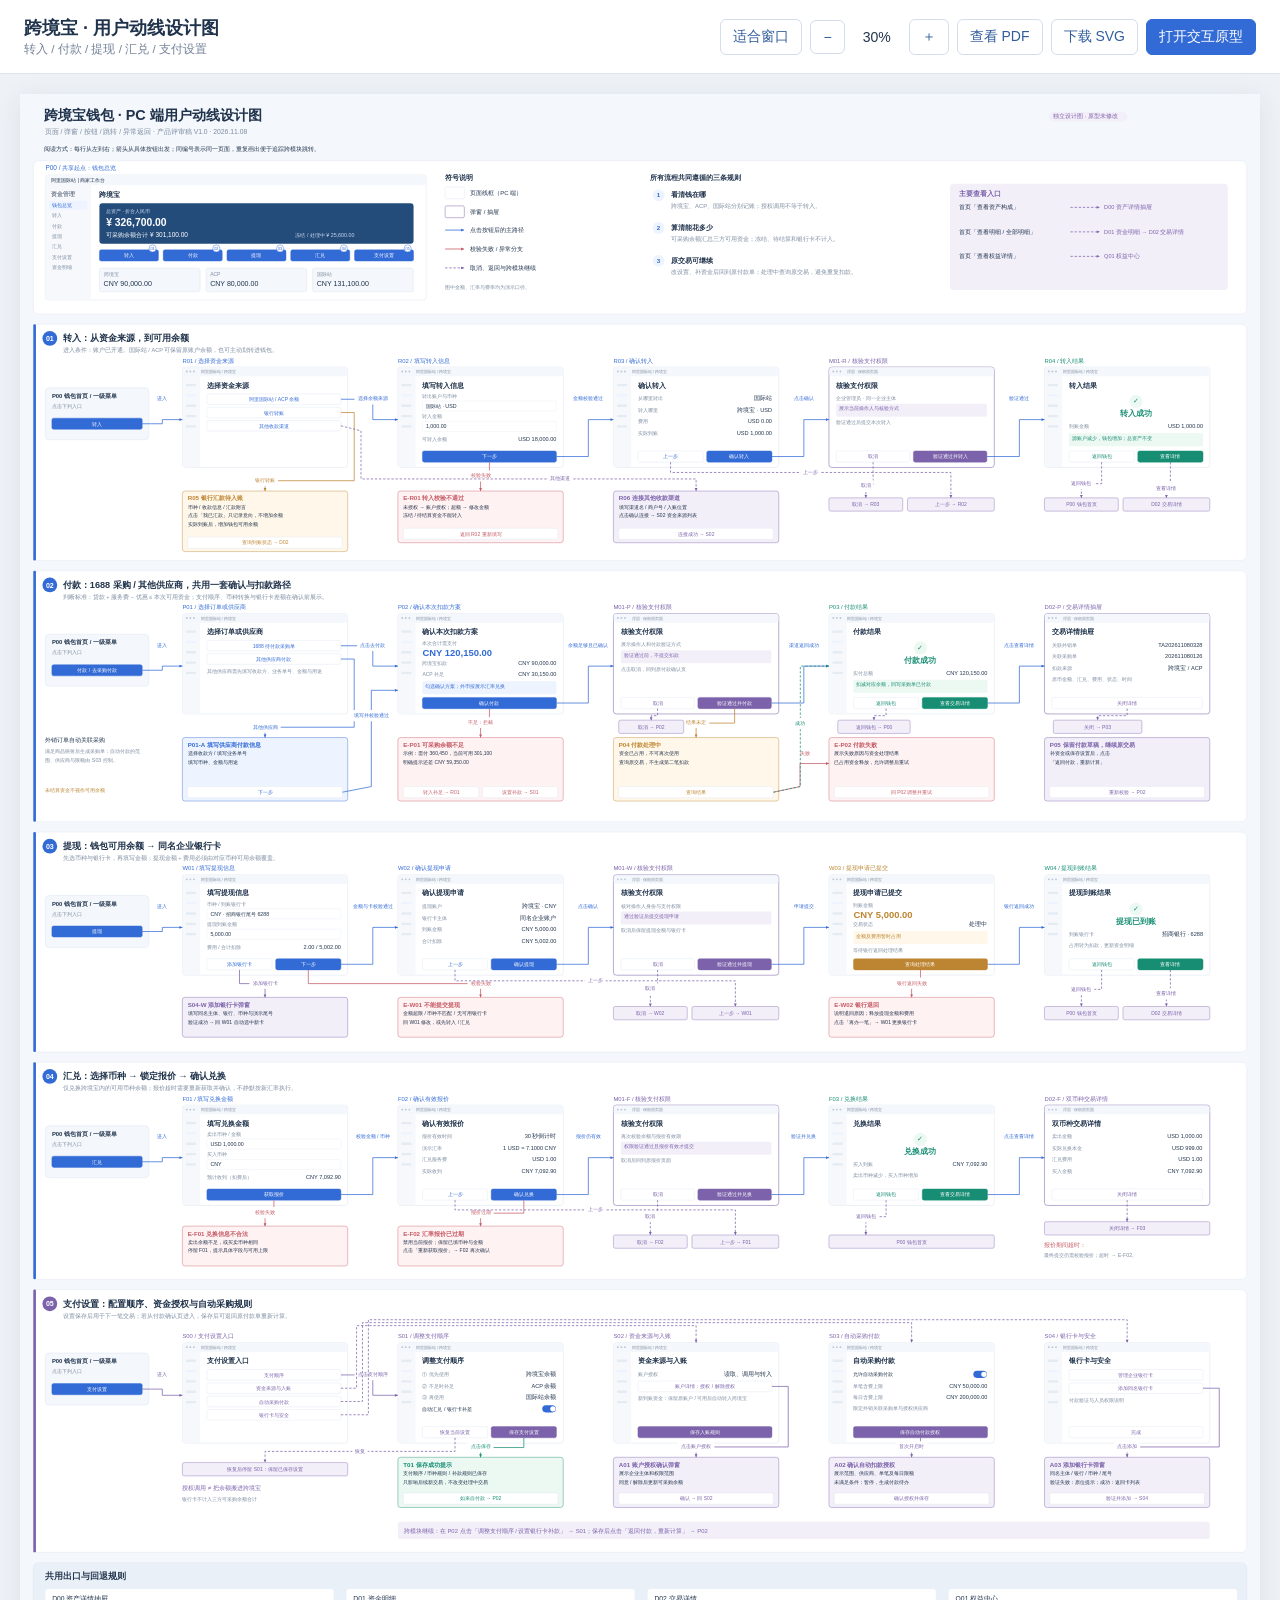
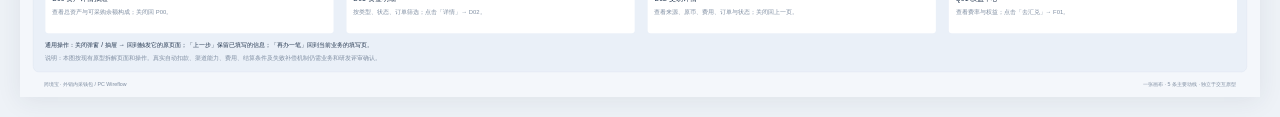
==== wireflow.html @ a555539a "Publish wallet prototype and standalone user wireflow" ====
<!doctype html>
<html lang="zh-CN">
<head>
<meta charset="UTF-8"><meta name="viewport" content="width=device-width, initial-scale=1.0">
<title>跨境宝 · 用户动线设计图</title>
<style>
*{box-sizing:border-box}body{margin:0;background:#eef2f7;color:#20334c;font:14px -apple-system,BlinkMacSystemFont,"PingFang SC","Microsoft YaHei",sans-serif}header{position:sticky;top:0;z-index:2;background:#fff;border-bottom:1px solid #dce4ef;padding:16px 24px;display:flex;align-items:center;gap:16px;flex-wrap:wrap}h1{font-size:18px;margin:0}small{color:#738299}.controls{margin-left:auto;display:flex;gap:8px;align-items:center;flex-wrap:wrap}button,a{font:inherit;text-decoration:none;border:1px solid #d3ddec;border-radius:6px;padding:8px 12px;background:white;color:#335e9c;cursor:pointer}button:hover,a:hover{background:#edf4ff}.primary{background:#336bd6;color:white;border-color:#336bd6}.primary:hover{background:#295cbf}#canvas{overflow:auto;padding:20px;min-height:calc(100vh - 80px)}#diagram{display:block;max-width:none;box-shadow:0 4px 24px #20334c15}#zoom{font-variant-numeric:tabular-nums;min-width:48px;text-align:center}@media(max-width:700px){header{padding:12px}.controls{margin-left:0}#canvas{padding:8px}}
</style>
</head>
<body>
<header><div><h1>跨境宝 · 用户动线设计图</h1><small>转入 / 付款 / 提现 / 汇兑 / 支付设置</small></div><div class="controls"><button id="fit">适合窗口</button><button id="minus" aria-label="缩小">−</button><span id="zoom" aria-live="polite"></span><button id="plus" aria-label="放大">＋</button><a href="wireflow.pdf" target="_blank" rel="noopener">查看 PDF</a><a href="wireflow.svg" download>下载 SVG</a><a class="primary" href="./">打开交互原型</a></div></header>
<main id="canvas"><img id="diagram" src="wireflow.svg" alt="跨境宝钱包 PC 端用户动线设计图，展示页面、按钮连线、弹窗和异常返回路径"></main>
<script>
const diagram=document.getElementById('diagram'),canvas=document.getElementById('canvas'),zoom=document.getElementById('zoom');let scale=.3,fitMode=true;
function render(){diagram.style.width=Math.round(4200*scale)+'px';zoom.textContent=Math.round(scale*100)+'%'}
function fit(){fitMode=true;scale=Math.max(.08,Math.min(1,(canvas.clientWidth-(innerWidth<700?16:40))/4200));render()}
document.getElementById('fit').onclick=fit;document.getElementById('plus').onclick=()=>{fitMode=false;scale=Math.min(2,scale*1.25);render()};document.getElementById('minus').onclick=()=>{fitMode=false;scale=Math.max(.08,scale/1.25);render()};addEventListener('resize',()=>{if(fitMode)fit()});fit();
</script>
</body></html>
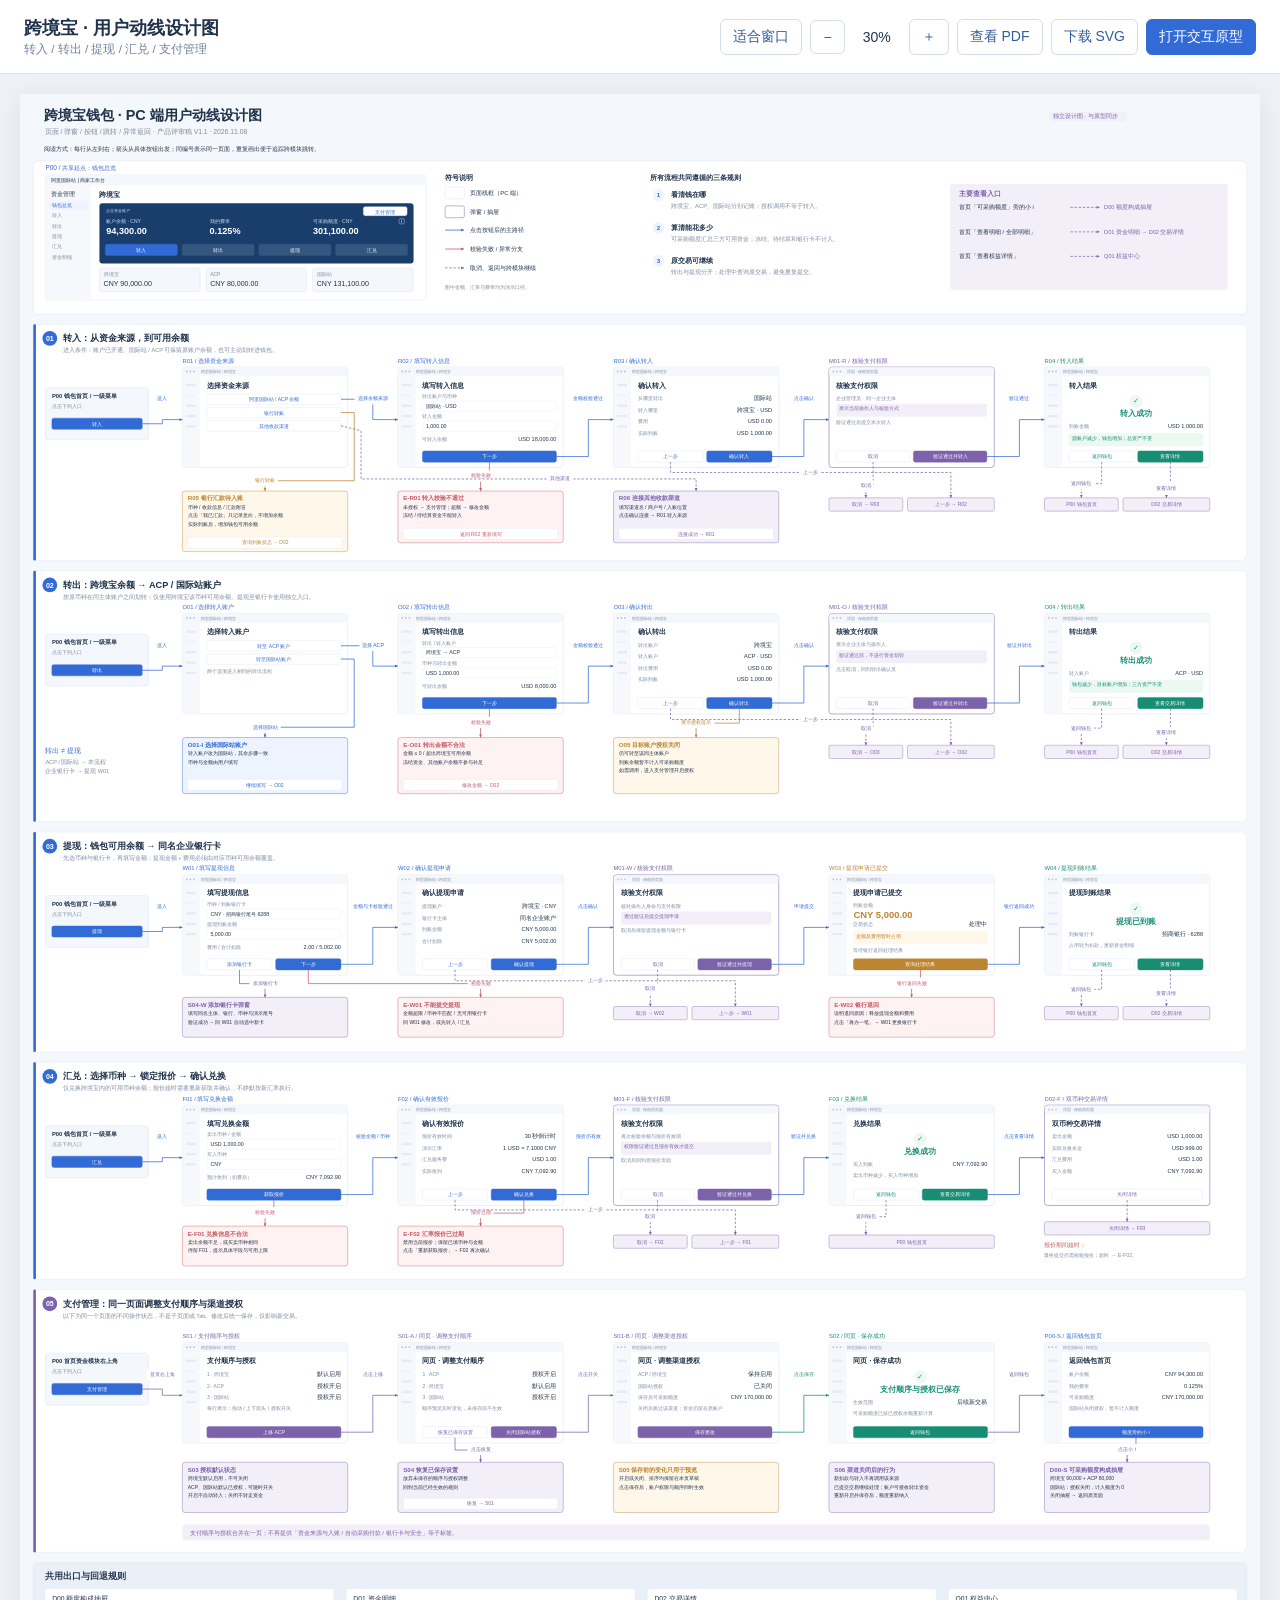
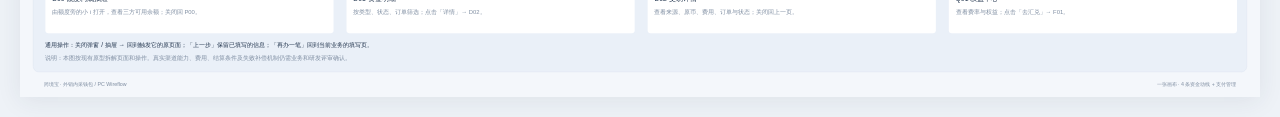
==== commit f963695d: "Unify wallet overview, add outbound transfers, and simplify payment management" ====
--- a/wireflow.html
+++ b/wireflow.html
@@ -8,7 +8,7 @@
 </style>
 </head>
 <body>
-<header><div><h1>跨境宝 · 用户动线设计图</h1><small>转入 / 付款 / 提现 / 汇兑 / 支付设置</small></div><div class="controls"><button id="fit">适合窗口</button><button id="minus" aria-label="缩小">−</button><span id="zoom" aria-live="polite"></span><button id="plus" aria-label="放大">＋</button><a href="wireflow.pdf" target="_blank" rel="noopener">查看 PDF</a><a href="wireflow.svg" download>下载 SVG</a><a class="primary" href="./">打开交互原型</a></div></header>
+<header><div><h1>跨境宝 · 用户动线设计图</h1><small>转入 / 转出 / 提现 / 汇兑 / 支付管理</small></div><div class="controls"><button id="fit">适合窗口</button><button id="minus" aria-label="缩小">−</button><span id="zoom" aria-live="polite"></span><button id="plus" aria-label="放大">＋</button><a href="wireflow.pdf" target="_blank" rel="noopener">查看 PDF</a><a href="wireflow.svg" download>下载 SVG</a><a class="primary" href="./">打开交互原型</a></div></header>
 <main id="canvas"><img id="diagram" src="wireflow.svg" alt="跨境宝钱包 PC 端用户动线设计图，展示页面、按钮连线、弹窗和异常返回路径"></main>
 <script>
 const diagram=document.getElementById('diagram'),canvas=document.getElementById('canvas'),zoom=document.getElementById('zoom');let scale=.3,fitMode=true;
